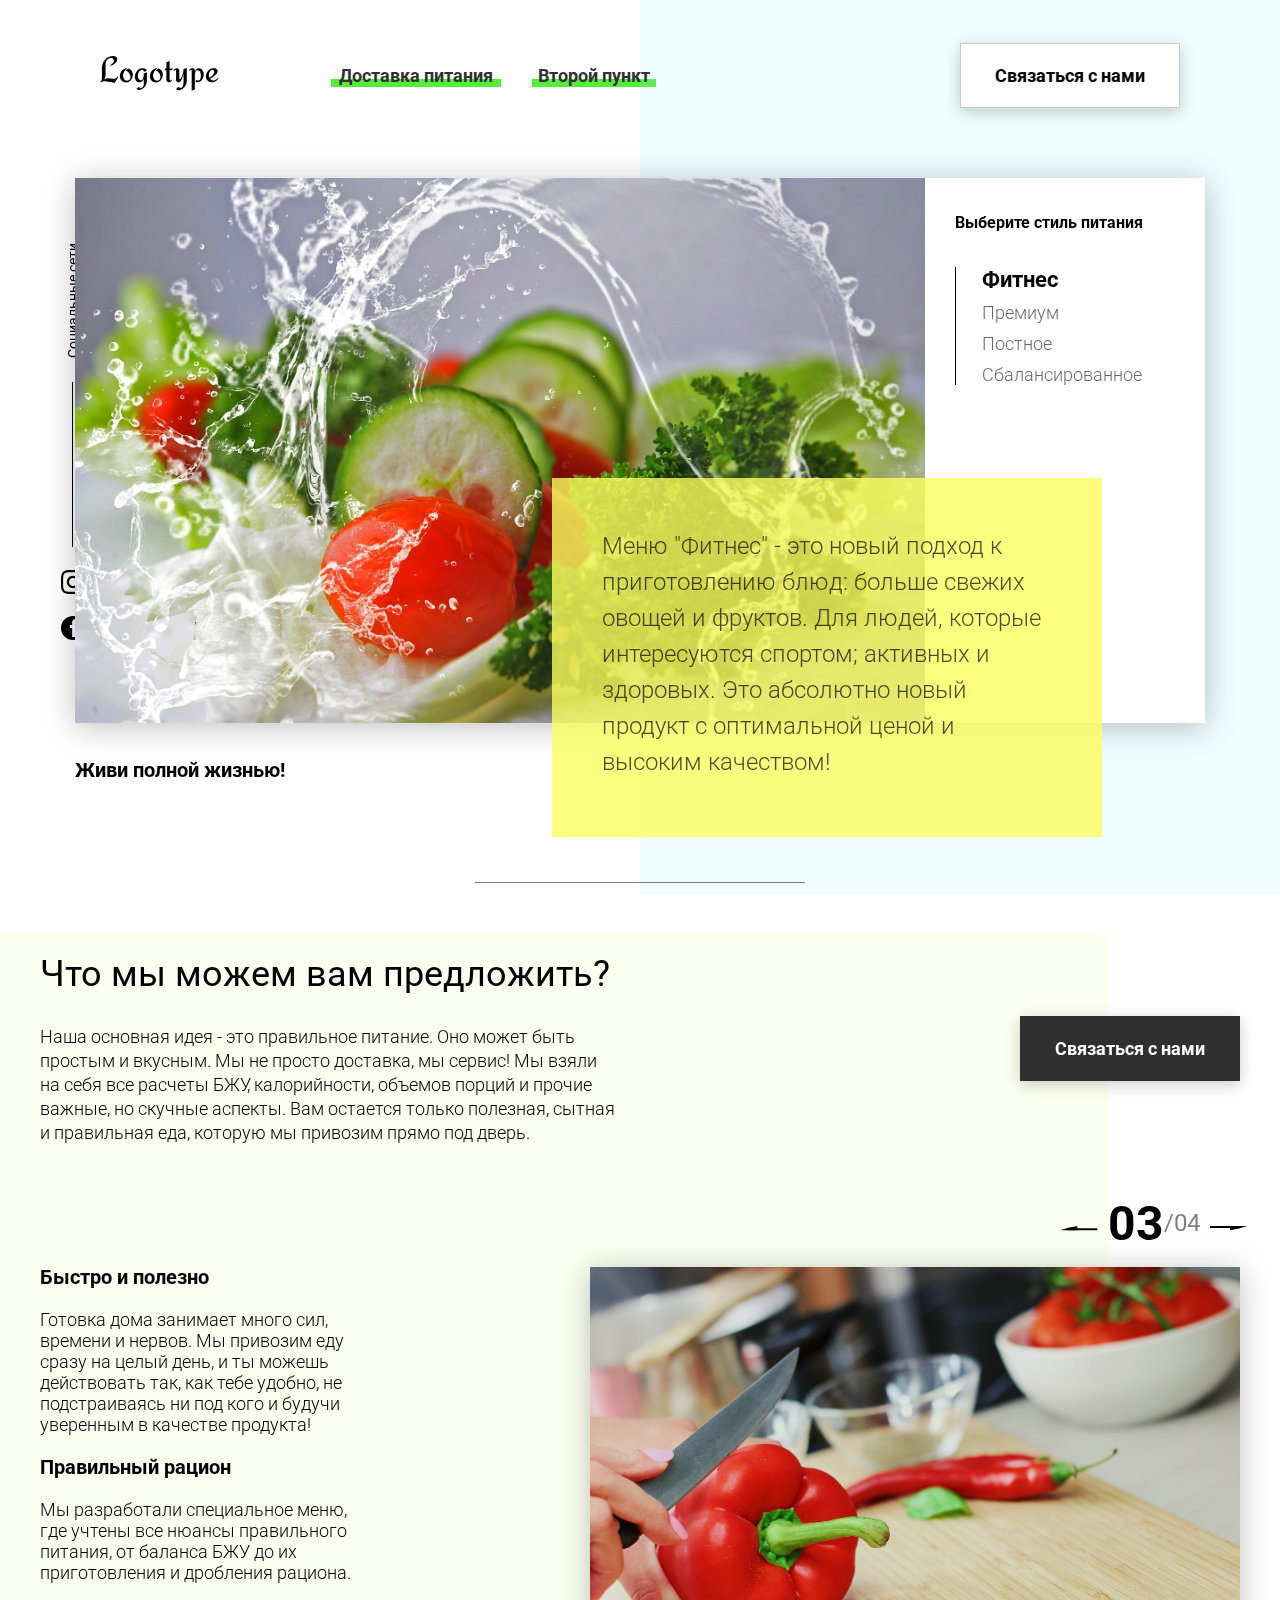
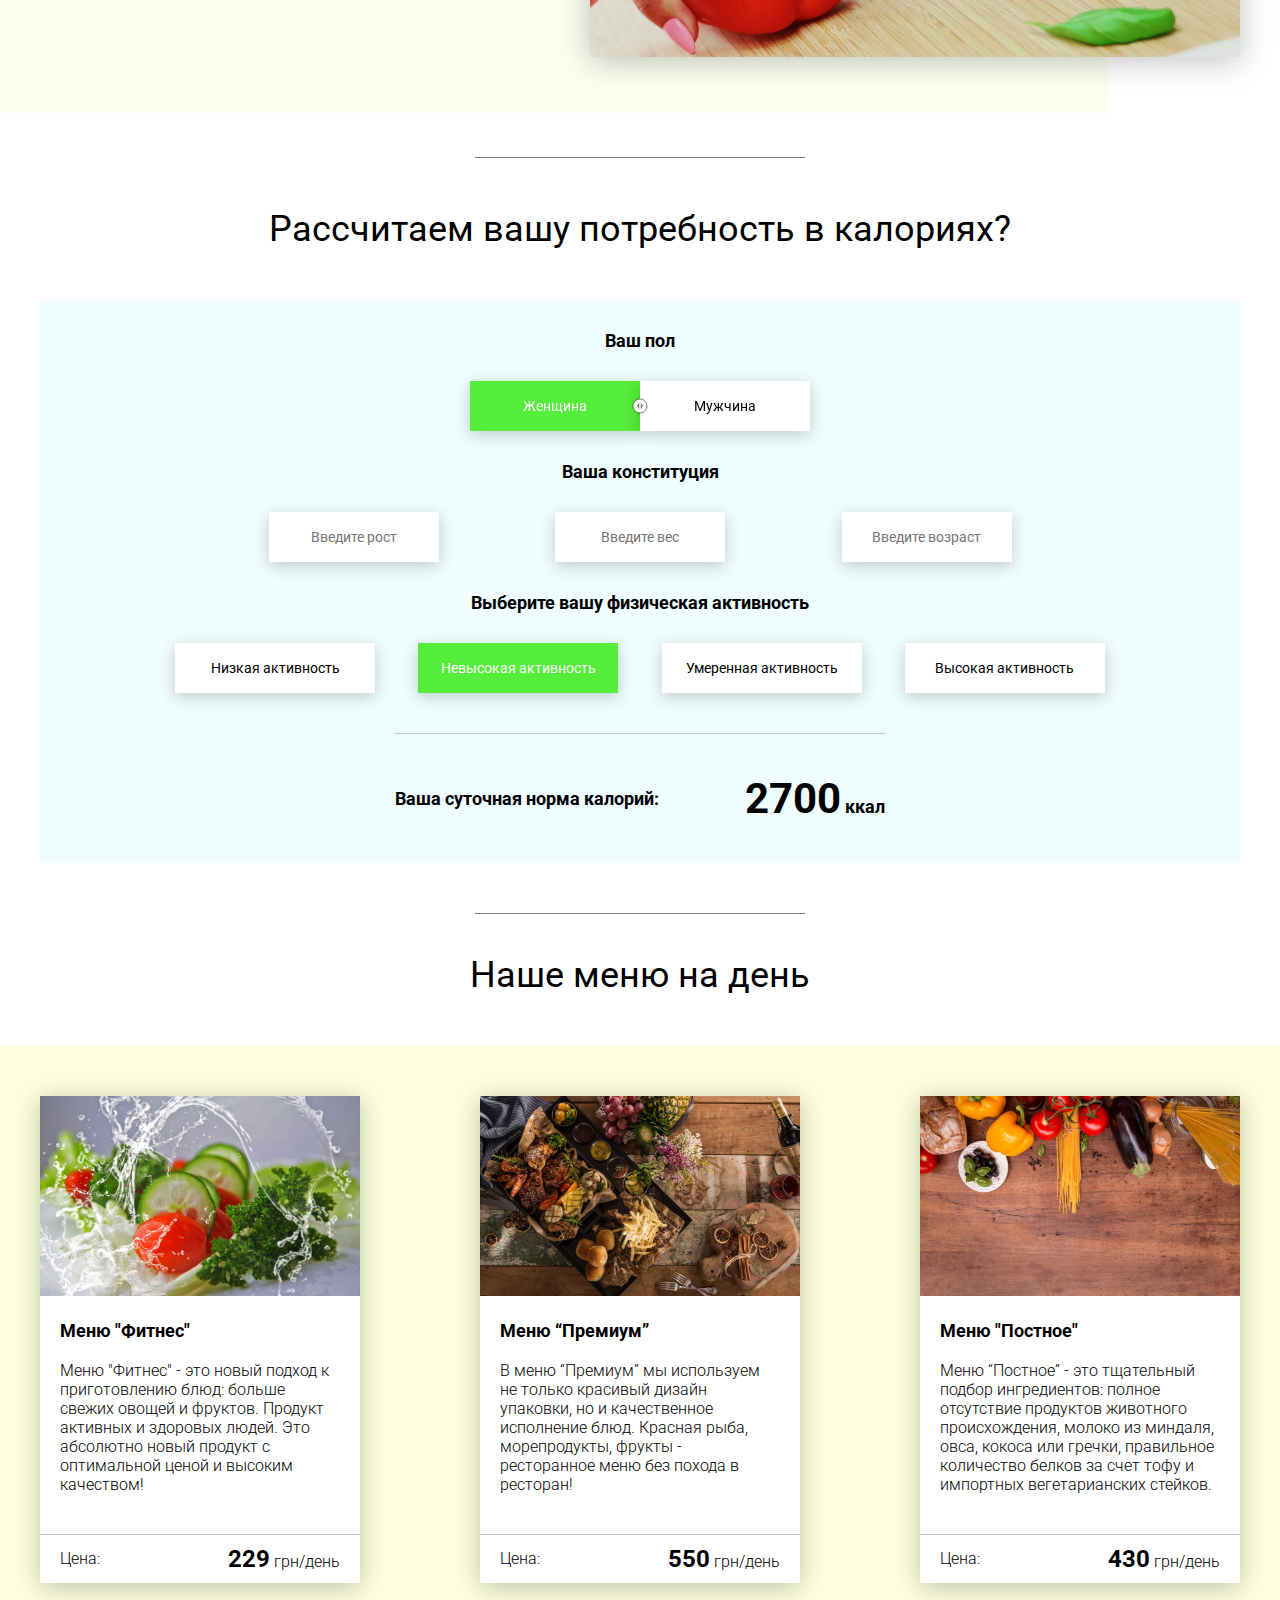
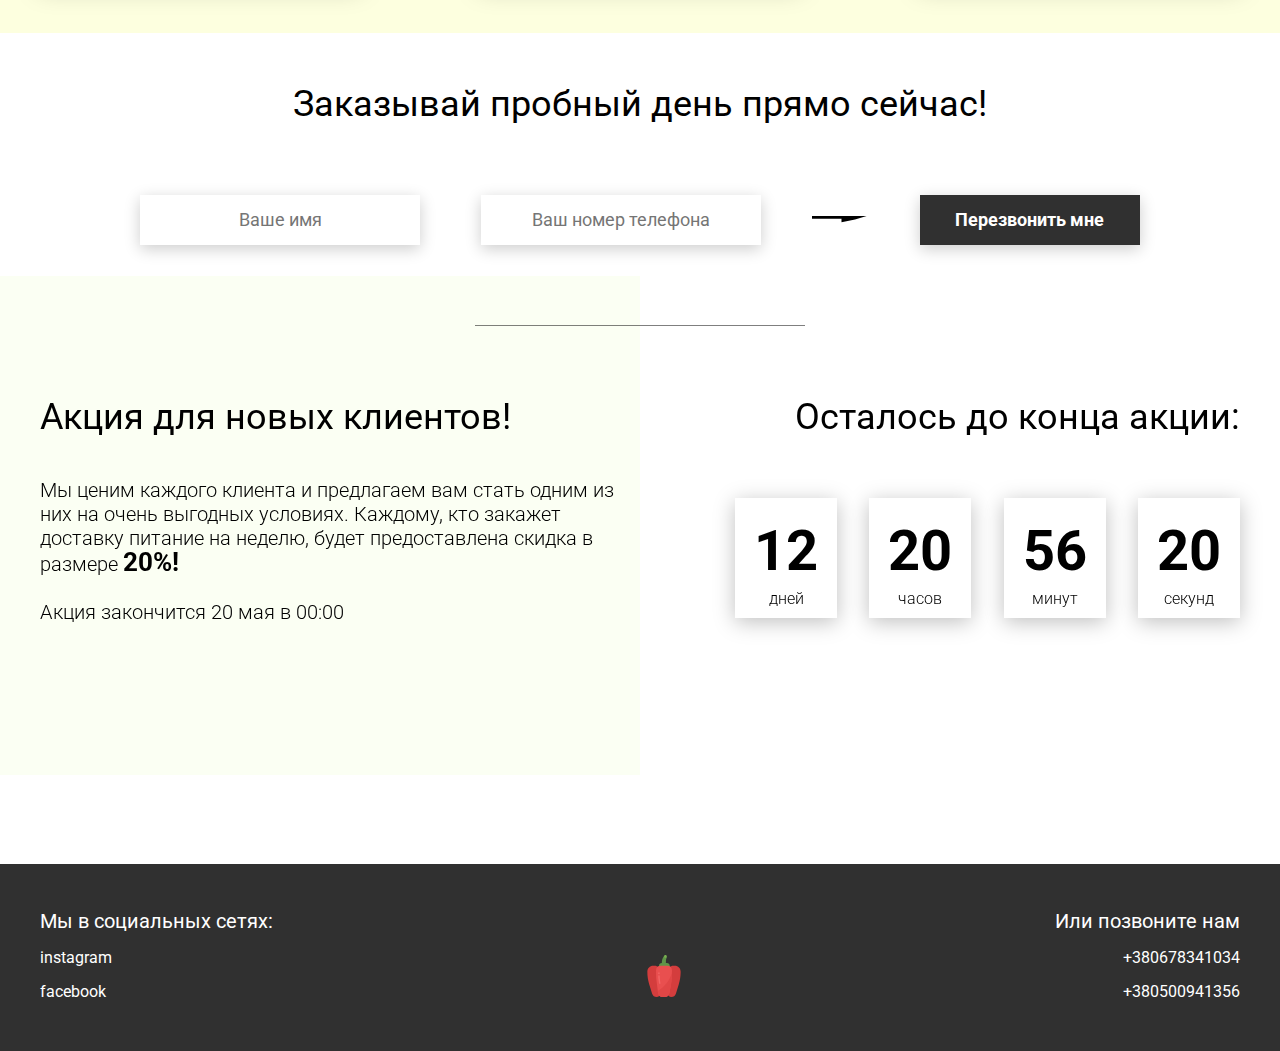
==== index.html @ f595b184 "first commit" ====
<!DOCTYPE html>
<html lang="en">
<head>
    <meta charset="UTF-8">
    <meta name="viewport" content="width=device-width, initial-scale=1.0">
    <title>Food</title>
    <link rel="stylesheet" href="css/style.css">
</head>
<body>
    <header class="header">
        <div class="header__left-block">
            <div class="header__logo">
                <img src="icons/logo.svg" alt="Логотип">
            </div>
            <nav class="header__links">
                <a href="#" class="header__link">Доставка питания</a>
                <a href="#" class="header__link">Второй пункт</a>
            </nav>
        </div>
        <div class="header__right-block">
            <button class="btn btn_white">Связаться с нами</button>
        </div>
    </header>
    <div class="sidepanel">
        <div class="sidepanel__text"><span>Социальные сети</span></div>
        <div class="sidepanel__divider"></div>
        <a href="#" class="sidepanel__icon">
            <img src="icons/instagram.svg" alt="instagram">
        </a>
        <a href="#" class="sidepanel__icon">
            <img src="icons/facebook.svg" alt="facebook">
        </a>
    </div>

    <div class="preview">
        <div class="bgc_blue"></div>
        <div class="container">
            <div class="tabcontainer">
                <div class="tabcontent">
                    <img src="img/tabs/vegy.jpg" alt="vegy">
                    <div class="tabcontent__descr">
                        Меню "Фитнес" - это новый подход к приготовлению блюд: больше свежих овощей и фруктов. Для людей, которые интересуются спортом; активных и здоровых. Это абсолютно новый продукт с оптимальной ценой и высоким качеством!
                    </div>
                </div>
                <!-- <div class="tabcontent">
                    <img src="img/tabs/elite.jpg" alt="elite">
                    <div class="tabcontent__descr">
                        Меню “Премиум” - мы используем не только красивый дизайн упаковки, но и качественное исполнение блюд. Красная рыба, морепродукты, фрукты - ресторанное меню без похода в ресторан!                                     
                    </div>
                </div> -->
                <!-- <div class="tabcontent">
                    <img src="img/tabs/post.jpg" alt="post">
                    <div class="tabcontent__descr">
                        Наше специальное “Постное меню” - это тщательный подбор ингредиентов: полное отсутствие продуктов животного происхождения. Полная гармония с собой и природой в каждом элементе! Все будет Ом!                                     
                    </div>
                </div>
                <div class="tabcontent">
                    <img src="img/tabs/vegy.jpg" alt="vegy">
                    <div class="tabcontent__descr">
                        Меню "Сбалансированное" - это соответствие вашего рациона всем научным рекомендациям. Мы тщательно просчитываем вашу потребность в к/б/ж/у и создаем лучшие блюда для вас.
                    </div>
                </div> -->
                <div class="tabheader">
                    <h3>Выберите стиль питания</h3>
                    <div class="tabheader__items">
                        <div class="tabheader__item tabheader__item_active">Фитнес</div>
                        <div class="tabheader__item">Премиум</div>
                        <div class="tabheader__item">Постное</div>
                        <div class="tabheader__item">Сбалансированное</div>
                    </div>
                </div>
            </div>
            <div class="preview__life">Живи полной жизнью!</div>
        </div>
    </div>

    <div class="divider"></div>

    <div class="offer">
        <div class="bgc_y"></div>
        <div class="container">
            <div class="offer__text">
                <h2 class="title">Что мы можем вам предложить?</h2>
                <div class="offer__descr">
                    Наша основная идея - это правильное питание. Оно может быть простым и вкусным. Мы не просто доставка, мы сервис! Мы взяли на себя все расчеты БЖУ, калорийности, объемов порций и прочие важные, но скучные аспекты. Вам остается только полезная, сытная и правильная еда, которую мы привозим прямо под дверь.
                </div>
            </div>
            <div class="offer__action">
                <button class="btn btn_dark">Связаться с нами</button>
            </div>
        </div>
        <div class="container">
            <div class="offer__advantages">
                <h2>Быстро и полезно</h2>
                <div class="offer__advantages-text">
                    Готовка дома занимает много сил, времени и нервов. Мы привозим еду сразу на целый день, и ты можешь действовать так, как тебе удобно, не подстраиваясь ни под кого и будучи уверенным в качестве продукта!
                </div>
                <h2>Правильный рацион</h2>
                <div class="offer__advantages-text">
                    Мы разработали специальное меню, где учтены все нюансы правильного питания, от баланса БЖУ до их приготовления и дробления рациона.
                </div>
            </div>
            <div class="offer__slider">
                <div class="offer__slider-counter">
                    <div class="offer__slider-prev">
                        <img src="icons/left.svg" alt="prev">
                    </div>
                    <span id="current">03</span>
                    /
                    <span id="total">04</span>
                    <div class="offer__slider-next">
                        <img src="icons/right.svg" alt="next">
                    </div>
                </div>
                <div class="offer__slider-wrapper">
                    <div class="offer__slide">
                        <img src="img/slider/pepper.jpg" alt="pepper">
                    </div>
                    <!-- <div class="offer__slide">
                        <img src="img/slider/food-12.jpg" alt="food">
                    </div>
                    <div class="offer__slide">
                        <img src="img/slider/olive-oil.jpg" alt="oil">
                    </div>
                    <div class="offer__slide">
                        <img src="img/slider/paprika.jpg" alt="paprika">
                    </div> -->
                </div>
            </div>
        </div>
    </div>

    <div class="divider"></div>

    <div class="calculating">
        <div class="container">
            <h2 class="title">Рассчитаем вашу потребность в калориях?
            </h2>
            <div class="calculating__field">
                <div class="calculating__subtitle">
                    Ваш пол
                </div>
                <div class="calculating__choose" id="gender">
                    <div class="calculating__choose-item calculating__choose-item_active">Женщина</div>
                    <div class="calculating__choose-item">Мужчина</div>
                </div>

                <div class="calculating__subtitle">
                    Ваша конституция
                </div>
                <div class="calculating__choose calculating__choose_medium">
                    <input type="text" id="height" placeholder="Введите рост" class="calculating__choose-item">
                    <input type="text" id="weight" placeholder="Введите вес"  class="calculating__choose-item">
                    <input type="text" id="age" placeholder="Введите возраст" class="calculating__choose-item">
                </div>

                <div class="calculating__subtitle">
                    Выберите вашу физическая активность
                </div>
                <div class="calculating__choose calculating__choose_big">
                    <div id="low" class="calculating__choose-item">Низкая активность </div>
                    <div id="small"  class="calculating__choose-item calculating__choose-item_active">Невысокая активность</div>
                    <div id="medium" class="calculating__choose-item">Умеренная активность</div>
                    <div id="high" class="calculating__choose-item">Высокая активность</div>
                </div>

                <div class="calculating__divider"></div>

                <div class="calculating__total">
                    <div class="calculating__subtitle">
                        Ваша суточная норма калорий:
                    </div>
                    <div class="calculating__result">
                        <span>2700</span> ккал
                    </div>
                </div>
            </div>
        </div>
    </div>

    <div class="divider"></div>

    <div class="menu">
        <h2 class="title">Наше меню на день</h2>

        <div class="menu__field">
            <div class="container">
                <div class="menu__item">
                    <img src="img/tabs/vegy.jpg" alt="vegy">
                    <h3 class="menu__item-subtitle">Меню "Фитнес"</h3>
                    <div class="menu__item-descr">Меню "Фитнес" - это новый подход к приготовлению блюд: больше свежих овощей и фруктов. Продукт активных и здоровых людей. Это абсолютно новый продукт с оптимальной ценой и высоким качеством!</div>
                    <div class="menu__item-divider"></div>
                    <div class="menu__item-price">
                        <div class="menu__item-cost">Цена:</div>
                        <div class="menu__item-total"><span>229</span> грн/день</div>
                    </div>
                </div>
                <div class="menu__item">
                    <img src="img/tabs/elite.jpg" alt="elite">
                    <h3 class="menu__item-subtitle">Меню “Премиум”</h3>
                    <div class="menu__item-descr">В меню “Премиум” мы используем не только красивый дизайн упаковки, но и качественное исполнение блюд. Красная рыба, морепродукты, фрукты - ресторанное меню без похода в ресторан!</div>
                    <div class="menu__item-divider"></div>
                    <div class="menu__item-price">
                        <div class="menu__item-cost">Цена:</div>
                        <div class="menu__item-total"><span>550</span> грн/день</div>
                    </div>
                </div>
                <div class="menu__item">
                    <img src="img/tabs/post.jpg" alt="post">
                    <h3 class="menu__item-subtitle">Меню "Постное"</h3>
                    <div class="menu__item-descr">Меню “Постное” - это тщательный подбор ингредиентов: полное отсутствие продуктов животного происхождения, молоко из миндаля, овса, кокоса или гречки, правильное количество белков за счет тофу и импортных вегетарианских стейков. </div>
                    <div class="menu__item-divider"></div>
                    <div class="menu__item-price">
                        <div class="menu__item-cost">Цена:</div>
                        <div class="menu__item-total"><span>430</span> грн/день</div>
                    </div>
                </div>
            </div>
        </div>
    </div>

    <div class="order">
        <div class="container">
            <div class="title">Заказывай пробный день прямо сейчас!</div>
            <form action="#" class="order__form">
                <input required placeholder="Ваше имя" name="name" type="text" class="order__input">
                <input required placeholder="Ваш номер телефона" name="phone" type="phone" class="order__input">
                <img src="icons/right.svg" alt="right">
                <button class="btn btn_dark btn_min">Перезвонить мне</button>
            </form>
        </div>
    </div>

    <div class="divider"></div>

    <div class="promotion">
        <div class="bgc_y"></div>
        <div class="container">
            <div class="promotion__text">
                <div class="title">Акция для новых клиентов!</div>
                <div class="promotion__descr">
                    Мы ценим каждого клиента и предлагаем вам стать одним из них на очень выгодных условиях. 
                    Каждому, кто закажет доставку питание на неделю, будет предоставлена скидка в размере <span>20%!</span>
                    <br><br>
                    Акция закончится 20 мая в 00:00
                </div>
            </div>
            <div class="promotion__timer">
                <div class="title">Осталось до конца акции:</div>
                <div class="timer">
                    <div class="timer__block">
                        <span id="days">12</span>
                        дней
                    </div>
                    <div class="timer__block">
                        <span id="hours">20</span>
                        часов
                    </div>
                    <div class="timer__block">
                        <span id="minutes">56</span>
                        минут
                    </div>
                    <div class="timer__block">
                        <span id="seconds">20</span>
                        секунд
                    </div>
                </div>
            </div>
        </div>
    </div>

    <footer class="footer">
        <div class="container">
            <div class="social">
                <div class="subtitle">Мы в социальных сетях:</div>
                <a href="#" class="link">instagram</a>
                <a href="#" class="link">facebook</a>
            </div>
            <div class="pepper">
                <img src="icons/veg.svg" alt="pepper">
            </div>
            <div class="call">
                <div class="subtitle">Или позвоните нам</div>
                <a href="#" class="link">+380678341034</a>
                <a href="#" class="link">+380500941356</a>
            </div>
        </div>
    </footer>

    <div class="modal">
        <div class="modal__dialog">
            <div class="modal__content">
                <form action="#">
                    <div class="modal__close">&times;</div>
                    <div class="modal__title">Мы свяжемся с вами как можно быстрее!</div>
                    <input required placeholder="Ваше имя" name="name" type="text" class="modal__input">
                    <input required placeholder="Ваш номер телефона" name="phone" type="phone" class="modal__input">
                    <button class="btn btn_dark btn_min">Перезвонить мне</button>
                </form>
            </div>
        </div>
    </div>
</body>
</html>
---- css/style.css ----
@import url(https://fonts.googleapis.com/css?family=Roboto:300,400,700&display=swap&subset=cyrillic-ext);*{box-sizing:border-box;margin:0;padding:0;font-family:Roboto,sans-serif}a{text-decoration:none}.btn{width:220px;height:65px;display:flex;justify-content:center;align-items:center;background-color:#fff;font-size:18px;font-weight:700;border:1px solid rgba(0,0,0,.2);box-shadow:0 4px 15px rgba(0,0,0,.2);cursor:pointer;transition:.3s all;outline:0}.btn_white{background-color:#fff}.btn_dark{background-color:#303030;color:#fff;border:none}.btn_min{height:50px}.btn:hover{box-shadow:0 4px 30px rgba(0,0,0,.3)}.container{max-width:1200px;margin:0 auto}.divider{width:330px;height:1px;margin:0 auto;background-color:rgba(0,0,0,.5)}.title{font-size:36px;font-weight:400}.header{display:flex;justify-content:space-between;align-items:center;height:150px;padding:0 100px}.header__left-block{display:flex;justify-content:space-between;min-width:550px}.header__logo{max-width:170px}.header__logo img{width:100%}.header__links{display:flex;align-items:center}.header__link{position:relative;margin-right:45px;font-weight:700;font-size:18px;color:#303030}.header__link:after{content:'';position:absolute;display:block;width:110%;left:-5%;bottom:-1px;z-index:-1;height:8px;background:#54ed39}.header__link:last-child{margin-right:0}.sidepanel{position:fixed;left:60px;top:240px;height:400px;width:25px;display:flex;flex-direction:column;justify-content:space-between;align-items:center}.sidepanel__text{width:120px;height:120px;font-size:14px}.sidepanel__text span{display:flex;transform:rotate(-90deg) translateX(-50px)}.sidepanel__divider{width:1px;height:165px;background-color:#000}.sidepanel__icon{width:24px;height:24px}.sidepanel__icon img{width:100%}.preview{padding:28px 0 100px 0;position:relative}.preview__life{font-weight:700;font-size:20px;margin-left:35px;margin-top:35px}.bgc_blue{position:absolute;right:0;top:-155px;width:50vw;height:900px;background:rgba(146,242,255,.15);z-index:-1}.tabcontainer{display:flex;width:1130px;margin:0 auto;box-shadow:0 4px 30px rgba(0,0,0,.25)}.tabcontent{width:850px;position:relative}.tabcontent img{width:100%;height:100%;object-fit:cover}.tabcontent__descr{position:absolute;top:300px;right:-177px;width:550px;height:359px;background:rgba(251,254,93,.8);padding:50px;font-size:24px;font-weight:300;line-height:36px;color:rgba(0,0,0,.7)}.tabheader{width:280px;padding:35px 30px;background-color:#fff}.tabheader h3{font-weight:700;font-size:16px}.tabheader__items{margin-top:35px;padding-left:26px;border-left:1px solid #000}.tabheader__item{font-weight:700;font-size:18px;font-weight:300;margin-top:10px;color:rgba(0,0,0,.6);cursor:pointer;transition:.3s all}.tabheader__item_active{color:#000;font-size:22px;font-weight:700}.offer{padding:70px 0 100px 0;position:relative}.offer .container{display:flex;justify-content:space-between}.offer .bgc_y{position:absolute;width:1109px;height:780px;background:rgba(243,255,222,.45);z-index:-1;top:50px}.offer__text{width:580px}.offer__descr{font-size:18px;margin-top:30px;font-weight:300;line-height:24px}.offer__action{display:flex;align-items:center;justify-content:flex-end}.offer__advantages{width:330px;margin-top:50px}.offer__advantages h2{font-weight:700;font-size:20px;margin-top:20px}.offer__advantages h2:first-child{margin-top:70px}.offer__advantages-text{margin-top:20px;font-size:18px;font-weight:300;line-height:21px}.offer__slider{width:650px;margin-top:50px;display:flex;flex-direction:column;align-items:flex-end}.offer__slider-counter{display:flex;width:180px;align-items:center;font-size:24px;color:rgba(0,0,0,.5)}.offer__slider-wrapper{width:100%;margin-top:15px;box-shadow:0 4px 30px rgba(0,0,0,.25)}.offer__slider-prev{margin-right:10px;cursor:pointer}.offer__slider-next{margin-left:10px;cursor:pointer}.offer__slider #current{font-size:48px;font-weight:700;color:#000}.offer__slide{width:100%;height:390px}.offer__slide img{width:100%;height:100%;object-fit:cover}.calculating{padding:50px 0}.calculating .title{text-align:center}.calculating__field{width:100%;margin-top:50px;background:rgba(146,242,255,.15);padding:30px 0 40px 0}.calculating__subtitle{text-align:center;font-size:18px;font-weight:700;margin-top:30px}.calculating__subtitle:first-child{margin-top:0}.calculating #gender:after{content:'';position:absolute;top:50%;transform:translateY(-50%);display:block;width:16px;height:16px;background:url(../icons/switch.svg) center center/cover no-repeat}.calculating__choose{position:relative;display:flex;margin-top:30px;justify-content:center}.calculating__choose-item{display:flex;align-items:center;justify-content:center;width:170px;height:50px;padding:0 10px;background:#fff;box-shadow:0 4px 15px rgba(0,0,0,.2);border:none;text-align:center;font-size:14px;cursor:pointer;outline:0;transition:.3s all}.calculating__choose-item_active{color:#fff;background-color:#54ed39}.calculating__choose_medium{width:743px;justify-content:space-between;margin:30px auto 0 auto}.calculating__choose_big{width:930px;justify-content:space-between;margin:30px auto 0 auto}.calculating__choose_big .calculating__choose-item{width:200px}.calculating__divider{width:490px;height:1px;margin:40px auto;background-color:rgba(0,0,0,.2)}.calculating__total{width:490px;margin:0 auto;display:flex;justify-content:space-between;align-items:center}.calculating__result{font-size:18px;font-weight:700}.calculating__result span{font-size:42px}.menu{padding:40px 0 50px 0}.menu .container{display:flex;justify-content:space-between;align-items:flex-start}.menu .title{text-align:center}.menu__field{margin-top:50px;padding:50px 0;width:100%;background:rgba(249,254,126,.25)}.menu__item{width:320px;min-height:450px;background:#fff;box-shadow:0 4px 25px rgba(0,0,0,.25);font-size:16px;font-weight:300}.menu__item img{width:100%;height:200px;object-fit:cover}.menu__item-subtitle{font-weight:700;font-size:18px;padding:0 20px;margin-top:20px}.menu__item-descr{margin-top:20px;padding:0 20px}.menu__item-divider{width:100%;height:1px;background-color:rgba(0,0,0,.25);margin-top:40px}.menu__item-price{display:flex;justify-content:space-between;align-items:center;padding:10px 20px}.menu__item-price span{font-size:24px;font-weight:700}.order{padding-bottom:80px}.order .title{text-align:center}.order__form{margin-top:70px;padding:0 100px;display:flex;justify-content:space-between;align-items:center}.order__form img{transform:scale(1.5)}.order__input{width:280px;height:50px;background:#fff;box-shadow:0 4px 15px rgba(0,0,0,.2);border:none;font-size:18px;text-align:center;padding:0 20px;outline:0}.promotion{padding:70px 0 240px 0;position:relative}.promotion .container{display:flex}.promotion .bgc_y{position:absolute;width:50%;height:499px;background:rgba(243,255,222,.35);z-index:-1;top:-50px;left:0}.promotion__text{width:50%}.promotion__descr{margin-top:40px;font-size:20px;line-height:24px;font-weight:300}.promotion__descr span{font-weight:700;font-size:26px}.promotion__timer{width:50%}.promotion__timer .title{text-align:right}.promotion__timer .timer{margin-top:60px;padding-left:95px;display:flex;justify-content:space-between;align-items:center}.promotion__timer .timer__block{width:102px;height:120px;background:#fff;box-shadow:0 4px 20px rgba(0,0,0,.25);font-size:16px;font-weight:300;text-align:center}.promotion__timer .timer__block span{display:block;margin-top:20px;margin-bottom:5px;font-size:56px;font-weight:700}.footer{min-height:180px;background-color:#303030;padding:45px 0 50px 0;color:#fff}.footer .container{height:100%;display:flex;justify-content:space-between;align-items:flex-end}.footer .subtitle{font-size:20px}.footer .link{display:block;margin-top:15px;font-size:16px;color:#fff}.footer .call{text-align:right}.modal{position:fixed;top:0;left:0;z-index:1050;display:none;width:100%;height:100%;overflow:hidden;background-color:rgba(0,0,0,.5)}.modal__dialog{max-width:500px;margin:40px auto}.modal__content{position:relative;width:100%;padding:40px;background-color:#fff;border:1px solid rgba(0,0,0,.2);border-radius:4px;max-height:80vh;overflow-y:auto}.modal__close{position:absolute;top:8px;right:14px;font-size:30px;color:#000;opacity:.5;font-weight:700;border:none;background-color:transparent;cursor:pointer}.modal__title{text-align:center;font-size:22px;text-transform:uppercase}.modal__input{display:block;margin:20px auto 20px auto;width:280px;height:50px;background:#fff;box-shadow:0 4px 15px rgba(0,0,0,.2);border:none;font-size:18px;text-align:center;padding:0 20px;outline:0}.modal .btn{display:block;width:280px;margin:0 auto}
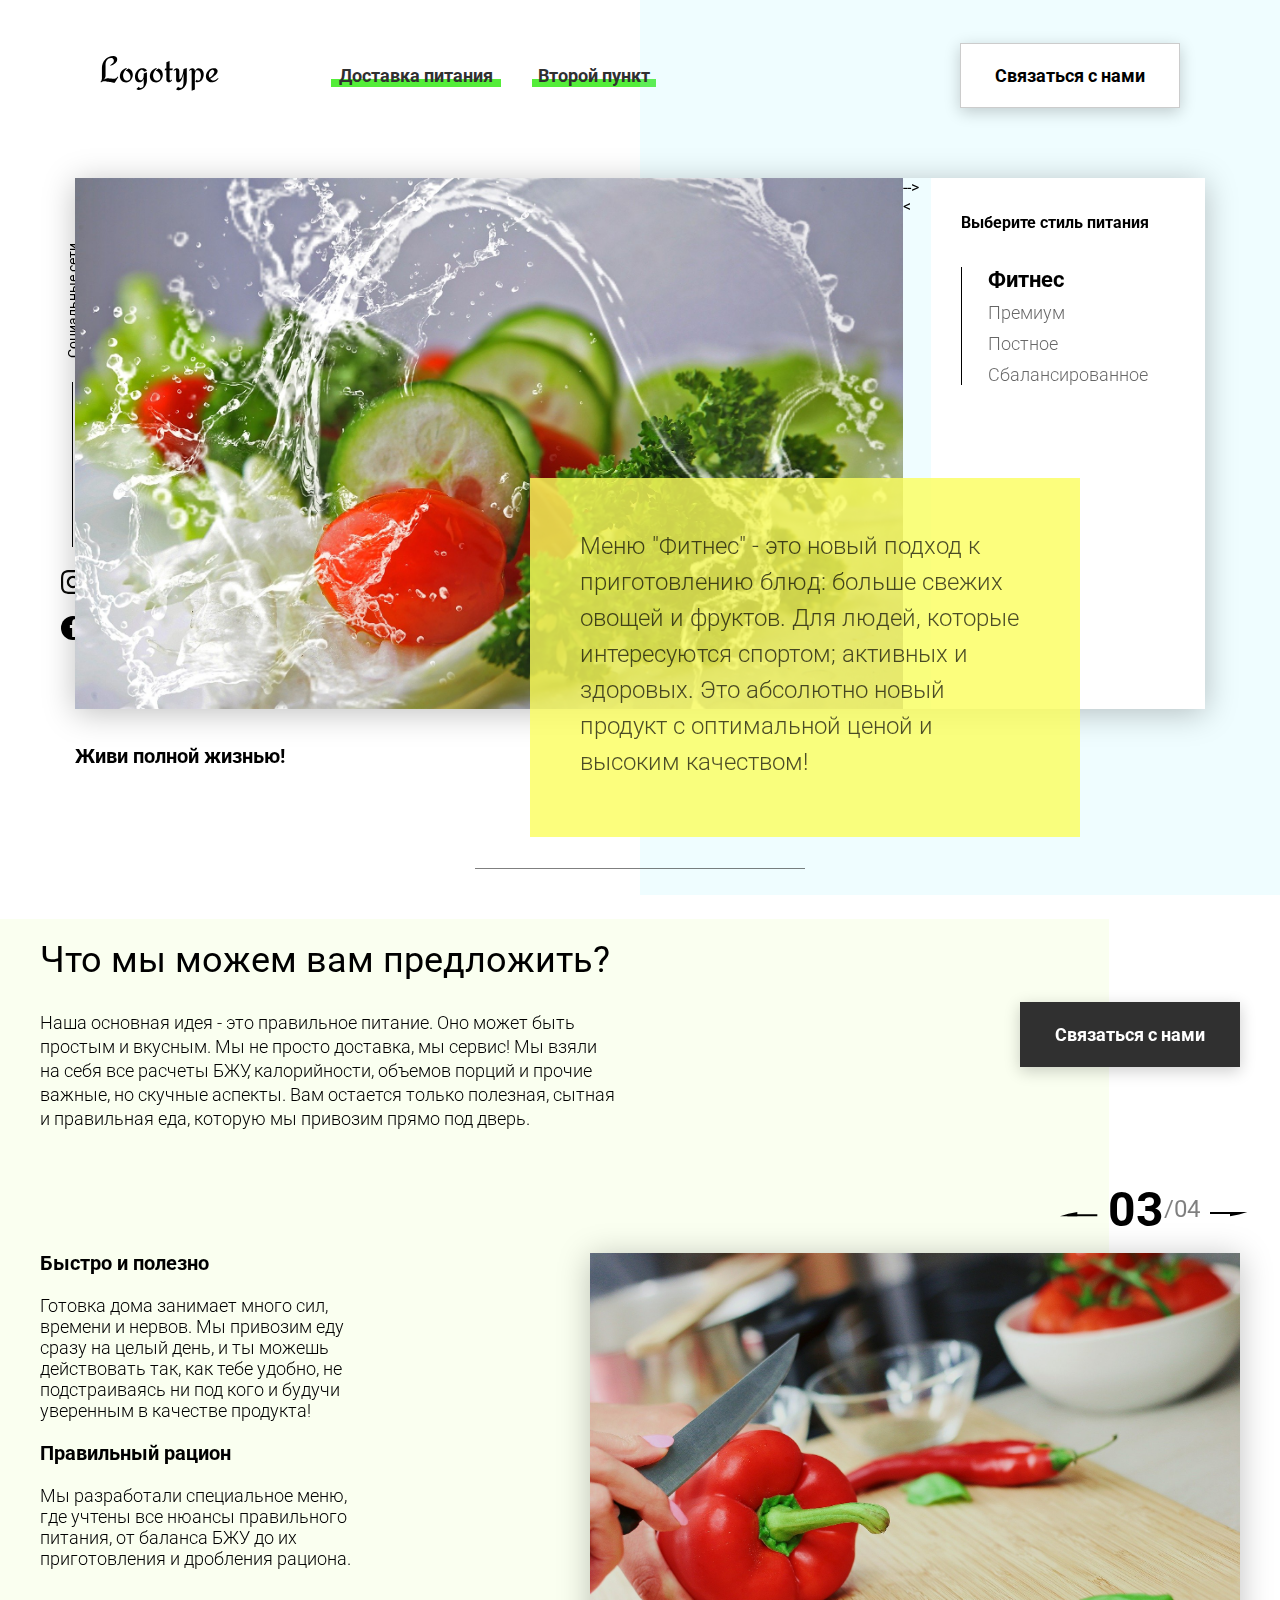
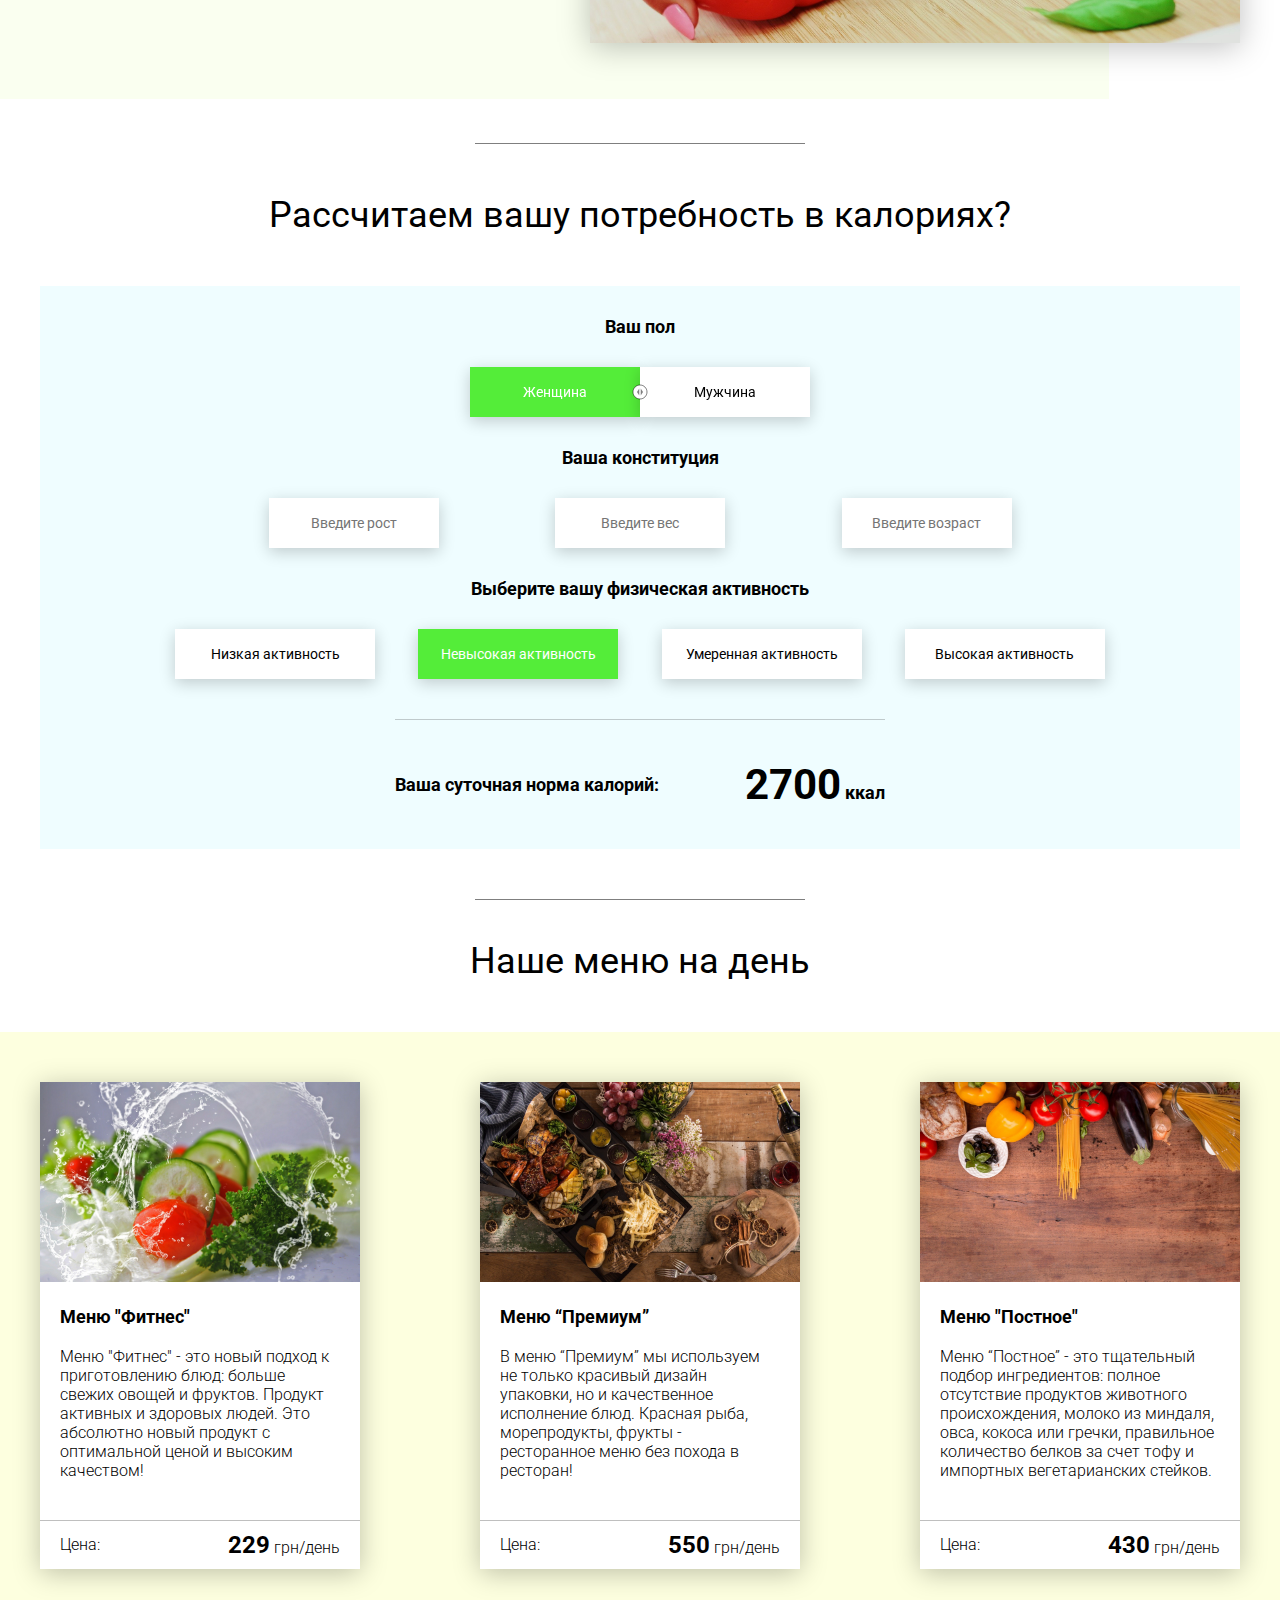
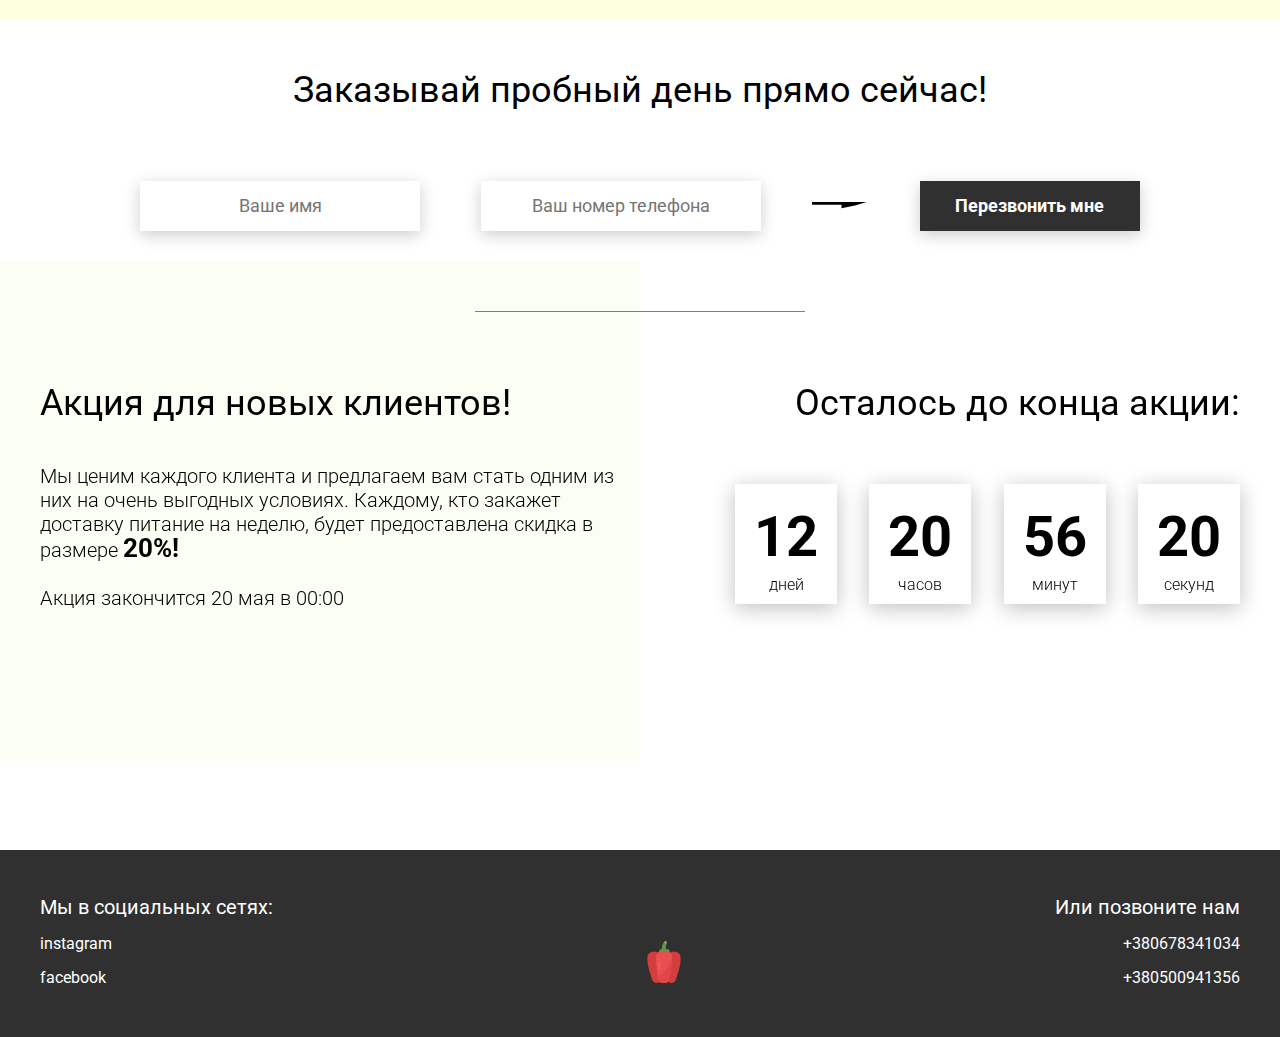
==== commit 91d401a8: "Commit #2" ====
--- a/index.html
+++ b/index.html
@@ -1,122 +1,140 @@
 <!DOCTYPE html>
 <html lang="en">
-<head>
-    <meta charset="UTF-8">
-    <meta name="viewport" content="width=device-width, initial-scale=1.0">
+  <head>
+    <meta charset="UTF-8" />
+    <meta name="viewport" content="width=device-width, initial-scale=1.0" />
     <title>Food</title>
-    <link rel="stylesheet" href="css/style.css">
-</head>
-<body>
+    <link rel="stylesheet" href="css/style.css" />
+  </head>
+  <body>
     <header class="header">
-        <div class="header__left-block">
-            <div class="header__logo">
-                <img src="icons/logo.svg" alt="Логотип">
-            </div>
-            <nav class="header__links">
-                <a href="#" class="header__link">Доставка питания</a>
-                <a href="#" class="header__link">Второй пункт</a>
-            </nav>
-        </div>
-        <div class="header__right-block">
-            <button class="btn btn_white">Связаться с нами</button>
-        </div>
+      <div class="header__left-block">
+        <div class="header__logo">
+          <img src="icons/logo.svg" alt="Логотип" />
+        </div>
+        <nav class="header__links">
+          <a href="#" class="header__link">Доставка питания</a>
+          <a href="#" class="header__link">Второй пункт</a>
+        </nav>
+      </div>
+      <div class="header__right-block">
+        <button class="btn btn_white">Связаться с нами</button>
+      </div>
     </header>
     <div class="sidepanel">
-        <div class="sidepanel__text"><span>Социальные сети</span></div>
-        <div class="sidepanel__divider"></div>
-        <a href="#" class="sidepanel__icon">
-            <img src="icons/instagram.svg" alt="instagram">
-        </a>
-        <a href="#" class="sidepanel__icon">
-            <img src="icons/facebook.svg" alt="facebook">
-        </a>
+      <div class="sidepanel__text"><span>Социальные сети</span></div>
+      <div class="sidepanel__divider"></div>
+      <a href="#" class="sidepanel__icon">
+        <img src="icons/instagram.svg" alt="instagram" />
+      </a>
+      <a href="#" class="sidepanel__icon">
+        <img src="icons/facebook.svg" alt="facebook" />
+      </a>
     </div>
 
     <div class="preview">
-        <div class="bgc_blue"></div>
-        <div class="container">
-            <div class="tabcontainer">
-                <div class="tabcontent">
-                    <img src="img/tabs/vegy.jpg" alt="vegy">
-                    <div class="tabcontent__descr">
-                        Меню "Фитнес" - это новый подход к приготовлению блюд: больше свежих овощей и фруктов. Для людей, которые интересуются спортом; активных и здоровых. Это абсолютно новый продукт с оптимальной ценой и высоким качеством!
-                    </div>
-                </div>
-                <!-- <div class="tabcontent">
-                    <img src="img/tabs/elite.jpg" alt="elite">
-                    <div class="tabcontent__descr">
-                        Меню “Премиум” - мы используем не только красивый дизайн упаковки, но и качественное исполнение блюд. Красная рыба, морепродукты, фрукты - ресторанное меню без похода в ресторан!                                     
-                    </div>
-                </div> -->
-                <!-- <div class="tabcontent">
-                    <img src="img/tabs/post.jpg" alt="post">
-                    <div class="tabcontent__descr">
-                        Наше специальное “Постное меню” - это тщательный подбор ингредиентов: полное отсутствие продуктов животного происхождения. Полная гармония с собой и природой в каждом элементе! Все будет Ом!                                     
-                    </div>
-                </div>
-                <div class="tabcontent">
-                    <img src="img/tabs/vegy.jpg" alt="vegy">
-                    <div class="tabcontent__descr">
-                        Меню "Сбалансированное" - это соответствие вашего рациона всем научным рекомендациям. Мы тщательно просчитываем вашу потребность в к/б/ж/у и создаем лучшие блюда для вас.
-                    </div>
-                </div> -->
-                <div class="tabheader">
-                    <h3>Выберите стиль питания</h3>
-                    <div class="tabheader__items">
-                        <div class="tabheader__item tabheader__item_active">Фитнес</div>
-                        <div class="tabheader__item">Премиум</div>
-                        <div class="tabheader__item">Постное</div>
-                        <div class="tabheader__item">Сбалансированное</div>
-                    </div>
-                </div>
-            </div>
-            <div class="preview__life">Живи полной жизнью!</div>
-        </div>
+      <div class="bgc_blue"></div>
+      <div class="container">
+        <div class="tabcontainer">
+          <div class="tabcontent">
+            <img src="img/tabs/vegy.jpg" alt="vegy" />
+            <div class="tabcontent__descr">
+              Меню "Фитнес" - это новый подход к приготовлению блюд: больше
+              свежих овощей и фруктов. Для людей, которые интересуются спортом;
+              активных и здоровых. Это абсолютно новый продукт с оптимальной
+              ценой и высоким качеством!
+            </div>
+          </div>
+          <div class="tabcontent">
+            <img src="img/tabs/elite.jpg" alt="elite" />
+            <div class="tabcontent__descr">
+              Меню “Премиум” - мы используем не только красивый дизайн упаковки,
+              но и качественное исполнение блюд. Красная рыба, морепродукты,
+              фрукты - ресторанное меню без похода в ресторан!
+            </div>
+          </div>
+          --> <
+          <div class="tabcontent">
+            <img src="img/tabs/post.jpg" alt="post" />
+            <div class="tabcontent__descr">
+              Наше специальное “Постное меню” - это тщательный подбор
+              ингредиентов: полное отсутствие продуктов животного происхождения.
+              Полная гармония с собой и природой в каждом элементе! Все будет
+              Ом!
+            </div>
+          </div>
+          <div class="tabcontent">
+            <img src="img/tabs/vegy.jpg" alt="vegy" />
+            <div class="tabcontent__descr">
+              Меню "Сбалансированное" - это соответствие вашего рациона всем
+              научным рекомендациям. Мы тщательно просчитываем вашу потребность
+              в к/б/ж/у и создаем лучшие блюда для вас.
+            </div>
+          </div>
+          <div class="tabheader">
+            <h3>Выберите стиль питания</h3>
+            <div class="tabheader__items">
+              <div class="tabheader__item tabheader__item_active">Фитнес</div>
+              <div class="tabheader__item">Премиум</div>
+              <div class="tabheader__item">Постное</div>
+              <div class="tabheader__item">Сбалансированное</div>
+            </div>
+          </div>
+        </div>
+        <div class="preview__life">Живи полной жизнью!</div>
+      </div>
     </div>
 
     <div class="divider"></div>
 
     <div class="offer">
-        <div class="bgc_y"></div>
-        <div class="container">
-            <div class="offer__text">
-                <h2 class="title">Что мы можем вам предложить?</h2>
-                <div class="offer__descr">
-                    Наша основная идея - это правильное питание. Оно может быть простым и вкусным. Мы не просто доставка, мы сервис! Мы взяли на себя все расчеты БЖУ, калорийности, объемов порций и прочие важные, но скучные аспекты. Вам остается только полезная, сытная и правильная еда, которую мы привозим прямо под дверь.
-                </div>
-            </div>
-            <div class="offer__action">
-                <button class="btn btn_dark">Связаться с нами</button>
-            </div>
-        </div>
-        <div class="container">
-            <div class="offer__advantages">
-                <h2>Быстро и полезно</h2>
-                <div class="offer__advantages-text">
-                    Готовка дома занимает много сил, времени и нервов. Мы привозим еду сразу на целый день, и ты можешь действовать так, как тебе удобно, не подстраиваясь ни под кого и будучи уверенным в качестве продукта!
-                </div>
-                <h2>Правильный рацион</h2>
-                <div class="offer__advantages-text">
-                    Мы разработали специальное меню, где учтены все нюансы правильного питания, от баланса БЖУ до их приготовления и дробления рациона.
-                </div>
-            </div>
-            <div class="offer__slider">
-                <div class="offer__slider-counter">
-                    <div class="offer__slider-prev">
-                        <img src="icons/left.svg" alt="prev">
-                    </div>
-                    <span id="current">03</span>
-                    /
-                    <span id="total">04</span>
-                    <div class="offer__slider-next">
-                        <img src="icons/right.svg" alt="next">
-                    </div>
-                </div>
-                <div class="offer__slider-wrapper">
-                    <div class="offer__slide">
-                        <img src="img/slider/pepper.jpg" alt="pepper">
-                    </div>
-                    <!-- <div class="offer__slide">
+      <div class="bgc_y"></div>
+      <div class="container">
+        <div class="offer__text">
+          <h2 class="title">Что мы можем вам предложить?</h2>
+          <div class="offer__descr">
+            Наша основная идея - это правильное питание. Оно может быть простым
+            и вкусным. Мы не просто доставка, мы сервис! Мы взяли на себя все
+            расчеты БЖУ, калорийности, объемов порций и прочие важные, но
+            скучные аспекты. Вам остается только полезная, сытная и правильная
+            еда, которую мы привозим прямо под дверь.
+          </div>
+        </div>
+        <div class="offer__action">
+          <button class="btn btn_dark">Связаться с нами</button>
+        </div>
+      </div>
+      <div class="container">
+        <div class="offer__advantages">
+          <h2>Быстро и полезно</h2>
+          <div class="offer__advantages-text">
+            Готовка дома занимает много сил, времени и нервов. Мы привозим еду
+            сразу на целый день, и ты можешь действовать так, как тебе удобно,
+            не подстраиваясь ни под кого и будучи уверенным в качестве продукта!
+          </div>
+          <h2>Правильный рацион</h2>
+          <div class="offer__advantages-text">
+            Мы разработали специальное меню, где учтены все нюансы правильного
+            питания, от баланса БЖУ до их приготовления и дробления рациона.
+          </div>
+        </div>
+        <div class="offer__slider">
+          <div class="offer__slider-counter">
+            <div class="offer__slider-prev">
+              <img src="icons/left.svg" alt="prev" />
+            </div>
+            <span id="current">03</span>
+            /
+            <span id="total">04</span>
+            <div class="offer__slider-next">
+              <img src="icons/right.svg" alt="next" />
+            </div>
+          </div>
+          <div class="offer__slider-wrapper">
+            <div class="offer__slide">
+              <img src="img/slider/pepper.jpg" alt="pepper" />
+            </div>
+            <!-- <div class="offer__slide">
                         <img src="img/slider/food-12.jpg" alt="food">
                     </div>
                     <div class="offer__slide">
@@ -125,180 +143,244 @@
                     <div class="offer__slide">
                         <img src="img/slider/paprika.jpg" alt="paprika">
                     </div> -->
-                </div>
-            </div>
-        </div>
+          </div>
+        </div>
+      </div>
     </div>
 
     <div class="divider"></div>
 
     <div class="calculating">
+      <div class="container">
+        <h2 class="title">Рассчитаем вашу потребность в калориях?</h2>
+        <div class="calculating__field">
+          <div class="calculating__subtitle">Ваш пол</div>
+          <div class="calculating__choose" id="gender">
+            <div
+              class="calculating__choose-item calculating__choose-item_active"
+            >
+              Женщина
+            </div>
+            <div class="calculating__choose-item">Мужчина</div>
+          </div>
+
+          <div class="calculating__subtitle">Ваша конституция</div>
+          <div class="calculating__choose calculating__choose_medium">
+            <input
+              type="text"
+              id="height"
+              placeholder="Введите рост"
+              class="calculating__choose-item"
+            />
+            <input
+              type="text"
+              id="weight"
+              placeholder="Введите вес"
+              class="calculating__choose-item"
+            />
+            <input
+              type="text"
+              id="age"
+              placeholder="Введите возраст"
+              class="calculating__choose-item"
+            />
+          </div>
+
+          <div class="calculating__subtitle">
+            Выберите вашу физическая активность
+          </div>
+          <div class="calculating__choose calculating__choose_big">
+            <div id="low" class="calculating__choose-item">
+              Низкая активность
+            </div>
+            <div
+              id="small"
+              class="calculating__choose-item calculating__choose-item_active"
+            >
+              Невысокая активность
+            </div>
+            <div id="medium" class="calculating__choose-item">
+              Умеренная активность
+            </div>
+            <div id="high" class="calculating__choose-item">
+              Высокая активность
+            </div>
+          </div>
+
+          <div class="calculating__divider"></div>
+
+          <div class="calculating__total">
+            <div class="calculating__subtitle">
+              Ваша суточная норма калорий:
+            </div>
+            <div class="calculating__result"><span>2700</span> ккал</div>
+          </div>
+        </div>
+      </div>
+    </div>
+
+    <div class="divider"></div>
+
+    <div class="menu">
+      <h2 class="title">Наше меню на день</h2>
+
+      <div class="menu__field">
         <div class="container">
-            <h2 class="title">Рассчитаем вашу потребность в калориях?
-            </h2>
-            <div class="calculating__field">
-                <div class="calculating__subtitle">
-                    Ваш пол
-                </div>
-                <div class="calculating__choose" id="gender">
-                    <div class="calculating__choose-item calculating__choose-item_active">Женщина</div>
-                    <div class="calculating__choose-item">Мужчина</div>
-                </div>
-
-                <div class="calculating__subtitle">
-                    Ваша конституция
-                </div>
-                <div class="calculating__choose calculating__choose_medium">
-                    <input type="text" id="height" placeholder="Введите рост" class="calculating__choose-item">
-                    <input type="text" id="weight" placeholder="Введите вес"  class="calculating__choose-item">
-                    <input type="text" id="age" placeholder="Введите возраст" class="calculating__choose-item">
-                </div>
-
-                <div class="calculating__subtitle">
-                    Выберите вашу физическая активность
-                </div>
-                <div class="calculating__choose calculating__choose_big">
-                    <div id="low" class="calculating__choose-item">Низкая активность </div>
-                    <div id="small"  class="calculating__choose-item calculating__choose-item_active">Невысокая активность</div>
-                    <div id="medium" class="calculating__choose-item">Умеренная активность</div>
-                    <div id="high" class="calculating__choose-item">Высокая активность</div>
-                </div>
-
-                <div class="calculating__divider"></div>
-
-                <div class="calculating__total">
-                    <div class="calculating__subtitle">
-                        Ваша суточная норма калорий:
-                    </div>
-                    <div class="calculating__result">
-                        <span>2700</span> ккал
-                    </div>
-                </div>
-            </div>
-        </div>
+          <div class="menu__item">
+            <img src="img/tabs/vegy.jpg" alt="vegy" />
+            <h3 class="menu__item-subtitle">Меню "Фитнес"</h3>
+            <div class="menu__item-descr">
+              Меню "Фитнес" - это новый подход к приготовлению блюд: больше
+              свежих овощей и фруктов. Продукт активных и здоровых людей. Это
+              абсолютно новый продукт с оптимальной ценой и высоким качеством!
+            </div>
+            <div class="menu__item-divider"></div>
+            <div class="menu__item-price">
+              <div class="menu__item-cost">Цена:</div>
+              <div class="menu__item-total"><span>229</span> грн/день</div>
+            </div>
+          </div>
+          <div class="menu__item">
+            <img src="img/tabs/elite.jpg" alt="elite" />
+            <h3 class="menu__item-subtitle">Меню “Премиум”</h3>
+            <div class="menu__item-descr">
+              В меню “Премиум” мы используем не только красивый дизайн упаковки,
+              но и качественное исполнение блюд. Красная рыба, морепродукты,
+              фрукты - ресторанное меню без похода в ресторан!
+            </div>
+            <div class="menu__item-divider"></div>
+            <div class="menu__item-price">
+              <div class="menu__item-cost">Цена:</div>
+              <div class="menu__item-total"><span>550</span> грн/день</div>
+            </div>
+          </div>
+          <div class="menu__item">
+            <img src="img/tabs/post.jpg" alt="post" />
+            <h3 class="menu__item-subtitle">Меню "Постное"</h3>
+            <div class="menu__item-descr">
+              Меню “Постное” - это тщательный подбор ингредиентов: полное
+              отсутствие продуктов животного происхождения, молоко из миндаля,
+              овса, кокоса или гречки, правильное количество белков за счет тофу
+              и импортных вегетарианских стейков.
+            </div>
+            <div class="menu__item-divider"></div>
+            <div class="menu__item-price">
+              <div class="menu__item-cost">Цена:</div>
+              <div class="menu__item-total"><span>430</span> грн/день</div>
+            </div>
+          </div>
+        </div>
+      </div>
+    </div>
+
+    <div class="order">
+      <div class="container">
+        <div class="title">Заказывай пробный день прямо сейчас!</div>
+        <form action="#" class="order__form">
+          <input
+            required
+            placeholder="Ваше имя"
+            name="name"
+            type="text"
+            class="order__input"
+          />
+          <input
+            required
+            placeholder="Ваш номер телефона"
+            name="phone"
+            type="phone"
+            class="order__input"
+          />
+          <img src="icons/right.svg" alt="right" />
+          <button class="btn btn_dark btn_min">Перезвонить мне</button>
+        </form>
+      </div>
     </div>
 
     <div class="divider"></div>
 
-    <div class="menu">
-        <h2 class="title">Наше меню на день</h2>
-
-        <div class="menu__field">
-            <div class="container">
-                <div class="menu__item">
-                    <img src="img/tabs/vegy.jpg" alt="vegy">
-                    <h3 class="menu__item-subtitle">Меню "Фитнес"</h3>
-                    <div class="menu__item-descr">Меню "Фитнес" - это новый подход к приготовлению блюд: больше свежих овощей и фруктов. Продукт активных и здоровых людей. Это абсолютно новый продукт с оптимальной ценой и высоким качеством!</div>
-                    <div class="menu__item-divider"></div>
-                    <div class="menu__item-price">
-                        <div class="menu__item-cost">Цена:</div>
-                        <div class="menu__item-total"><span>229</span> грн/день</div>
-                    </div>
-                </div>
-                <div class="menu__item">
-                    <img src="img/tabs/elite.jpg" alt="elite">
-                    <h3 class="menu__item-subtitle">Меню “Премиум”</h3>
-                    <div class="menu__item-descr">В меню “Премиум” мы используем не только красивый дизайн упаковки, но и качественное исполнение блюд. Красная рыба, морепродукты, фрукты - ресторанное меню без похода в ресторан!</div>
-                    <div class="menu__item-divider"></div>
-                    <div class="menu__item-price">
-                        <div class="menu__item-cost">Цена:</div>
-                        <div class="menu__item-total"><span>550</span> грн/день</div>
-                    </div>
-                </div>
-                <div class="menu__item">
-                    <img src="img/tabs/post.jpg" alt="post">
-                    <h3 class="menu__item-subtitle">Меню "Постное"</h3>
-                    <div class="menu__item-descr">Меню “Постное” - это тщательный подбор ингредиентов: полное отсутствие продуктов животного происхождения, молоко из миндаля, овса, кокоса или гречки, правильное количество белков за счет тофу и импортных вегетарианских стейков. </div>
-                    <div class="menu__item-divider"></div>
-                    <div class="menu__item-price">
-                        <div class="menu__item-cost">Цена:</div>
-                        <div class="menu__item-total"><span>430</span> грн/день</div>
-                    </div>
-                </div>
-            </div>
-        </div>
-    </div>
-
-    <div class="order">
-        <div class="container">
-            <div class="title">Заказывай пробный день прямо сейчас!</div>
-            <form action="#" class="order__form">
-                <input required placeholder="Ваше имя" name="name" type="text" class="order__input">
-                <input required placeholder="Ваш номер телефона" name="phone" type="phone" class="order__input">
-                <img src="icons/right.svg" alt="right">
-                <button class="btn btn_dark btn_min">Перезвонить мне</button>
-            </form>
-        </div>
-    </div>
-
-    <div class="divider"></div>
-
     <div class="promotion">
-        <div class="bgc_y"></div>
-        <div class="container">
-            <div class="promotion__text">
-                <div class="title">Акция для новых клиентов!</div>
-                <div class="promotion__descr">
-                    Мы ценим каждого клиента и предлагаем вам стать одним из них на очень выгодных условиях. 
-                    Каждому, кто закажет доставку питание на неделю, будет предоставлена скидка в размере <span>20%!</span>
-                    <br><br>
-                    Акция закончится 20 мая в 00:00
-                </div>
-            </div>
-            <div class="promotion__timer">
-                <div class="title">Осталось до конца акции:</div>
-                <div class="timer">
-                    <div class="timer__block">
-                        <span id="days">12</span>
-                        дней
-                    </div>
-                    <div class="timer__block">
-                        <span id="hours">20</span>
-                        часов
-                    </div>
-                    <div class="timer__block">
-                        <span id="minutes">56</span>
-                        минут
-                    </div>
-                    <div class="timer__block">
-                        <span id="seconds">20</span>
-                        секунд
-                    </div>
-                </div>
-            </div>
-        </div>
+      <div class="bgc_y"></div>
+      <div class="container">
+        <div class="promotion__text">
+          <div class="title">Акция для новых клиентов!</div>
+          <div class="promotion__descr">
+            Мы ценим каждого клиента и предлагаем вам стать одним из них на
+            очень выгодных условиях. Каждому, кто закажет доставку питание на
+            неделю, будет предоставлена скидка в размере <span>20%!</span>
+            <br /><br />
+            Акция закончится 20 мая в 00:00
+          </div>
+        </div>
+        <div class="promotion__timer">
+          <div class="title">Осталось до конца акции:</div>
+          <div class="timer">
+            <div class="timer__block">
+              <span id="days">12</span>
+              дней
+            </div>
+            <div class="timer__block">
+              <span id="hours">20</span>
+              часов
+            </div>
+            <div class="timer__block">
+              <span id="minutes">56</span>
+              минут
+            </div>
+            <div class="timer__block">
+              <span id="seconds">20</span>
+              секунд
+            </div>
+          </div>
+        </div>
+      </div>
     </div>
 
     <footer class="footer">
-        <div class="container">
-            <div class="social">
-                <div class="subtitle">Мы в социальных сетях:</div>
-                <a href="#" class="link">instagram</a>
-                <a href="#" class="link">facebook</a>
-            </div>
-            <div class="pepper">
-                <img src="icons/veg.svg" alt="pepper">
-            </div>
-            <div class="call">
-                <div class="subtitle">Или позвоните нам</div>
-                <a href="#" class="link">+380678341034</a>
-                <a href="#" class="link">+380500941356</a>
-            </div>
-        </div>
+      <div class="container">
+        <div class="social">
+          <div class="subtitle">Мы в социальных сетях:</div>
+          <a href="#" class="link">instagram</a>
+          <a href="#" class="link">facebook</a>
+        </div>
+        <div class="pepper">
+          <img src="icons/veg.svg" alt="pepper" />
+        </div>
+        <div class="call">
+          <div class="subtitle">Или позвоните нам</div>
+          <a href="#" class="link">+380678341034</a>
+          <a href="#" class="link">+380500941356</a>
+        </div>
+      </div>
     </footer>
 
     <div class="modal">
-        <div class="modal__dialog">
-            <div class="modal__content">
-                <form action="#">
-                    <div class="modal__close">&times;</div>
-                    <div class="modal__title">Мы свяжемся с вами как можно быстрее!</div>
-                    <input required placeholder="Ваше имя" name="name" type="text" class="modal__input">
-                    <input required placeholder="Ваш номер телефона" name="phone" type="phone" class="modal__input">
-                    <button class="btn btn_dark btn_min">Перезвонить мне</button>
-                </form>
-            </div>
-        </div>
-    </div>
-</body>
-</html>+      <div class="modal__dialog">
+        <div class="modal__content">
+          <form action="#">
+            <div class="modal__close">&times;</div>
+            <div class="modal__title">
+              Мы свяжемся с вами как можно быстрее!
+            </div>
+            <input
+              required
+              placeholder="Ваше имя"
+              name="name"
+              type="text"
+              class="modal__input"
+            />
+            <input
+              required
+              placeholder="Ваш номер телефона"
+              name="phone"
+              type="phone"
+              class="modal__input"
+            />
+            <button class="btn btn_dark btn_min">Перезвонить мне</button>
+          </form>
+        </div>
+      </div>
+    </div>
+    <script src="js/script.js"></script>
+  </body>
+</html>
--- a/css/style.css
+++ b/css/style.css
@@ -1 +1,607 @@
-@import url(https://fonts.googleapis.com/css?family=Roboto:300,400,700&display=swap&subset=cyrillic-ext);*{box-sizing:border-box;margin:0;padding:0;font-family:Roboto,sans-serif}a{text-decoration:none}.btn{width:220px;height:65px;display:flex;justify-content:center;align-items:center;background-color:#fff;font-size:18px;font-weight:700;border:1px solid rgba(0,0,0,.2);box-shadow:0 4px 15px rgba(0,0,0,.2);cursor:pointer;transition:.3s all;outline:0}.btn_white{background-color:#fff}.btn_dark{background-color:#303030;color:#fff;border:none}.btn_min{height:50px}.btn:hover{box-shadow:0 4px 30px rgba(0,0,0,.3)}.container{max-width:1200px;margin:0 auto}.divider{width:330px;height:1px;margin:0 auto;background-color:rgba(0,0,0,.5)}.title{font-size:36px;font-weight:400}.header{display:flex;justify-content:space-between;align-items:center;height:150px;padding:0 100px}.header__left-block{display:flex;justify-content:space-between;min-width:550px}.header__logo{max-width:170px}.header__logo img{width:100%}.header__links{display:flex;align-items:center}.header__link{position:relative;margin-right:45px;font-weight:700;font-size:18px;color:#303030}.header__link:after{content:'';position:absolute;display:block;width:110%;left:-5%;bottom:-1px;z-index:-1;height:8px;background:#54ed39}.header__link:last-child{margin-right:0}.sidepanel{position:fixed;left:60px;top:240px;height:400px;width:25px;display:flex;flex-direction:column;justify-content:space-between;align-items:center}.sidepanel__text{width:120px;height:120px;font-size:14px}.sidepanel__text span{display:flex;transform:rotate(-90deg) translateX(-50px)}.sidepanel__divider{width:1px;height:165px;background-color:#000}.sidepanel__icon{width:24px;height:24px}.sidepanel__icon img{width:100%}.preview{padding:28px 0 100px 0;position:relative}.preview__life{font-weight:700;font-size:20px;margin-left:35px;margin-top:35px}.bgc_blue{position:absolute;right:0;top:-155px;width:50vw;height:900px;background:rgba(146,242,255,.15);z-index:-1}.tabcontainer{display:flex;width:1130px;margin:0 auto;box-shadow:0 4px 30px rgba(0,0,0,.25)}.tabcontent{width:850px;position:relative}.tabcontent img{width:100%;height:100%;object-fit:cover}.tabcontent__descr{position:absolute;top:300px;right:-177px;width:550px;height:359px;background:rgba(251,254,93,.8);padding:50px;font-size:24px;font-weight:300;line-height:36px;color:rgba(0,0,0,.7)}.tabheader{width:280px;padding:35px 30px;background-color:#fff}.tabheader h3{font-weight:700;font-size:16px}.tabheader__items{margin-top:35px;padding-left:26px;border-left:1px solid #000}.tabheader__item{font-weight:700;font-size:18px;font-weight:300;margin-top:10px;color:rgba(0,0,0,.6);cursor:pointer;transition:.3s all}.tabheader__item_active{color:#000;font-size:22px;font-weight:700}.offer{padding:70px 0 100px 0;position:relative}.offer .container{display:flex;justify-content:space-between}.offer .bgc_y{position:absolute;width:1109px;height:780px;background:rgba(243,255,222,.45);z-index:-1;top:50px}.offer__text{width:580px}.offer__descr{font-size:18px;margin-top:30px;font-weight:300;line-height:24px}.offer__action{display:flex;align-items:center;justify-content:flex-end}.offer__advantages{width:330px;margin-top:50px}.offer__advantages h2{font-weight:700;font-size:20px;margin-top:20px}.offer__advantages h2:first-child{margin-top:70px}.offer__advantages-text{margin-top:20px;font-size:18px;font-weight:300;line-height:21px}.offer__slider{width:650px;margin-top:50px;display:flex;flex-direction:column;align-items:flex-end}.offer__slider-counter{display:flex;width:180px;align-items:center;font-size:24px;color:rgba(0,0,0,.5)}.offer__slider-wrapper{width:100%;margin-top:15px;box-shadow:0 4px 30px rgba(0,0,0,.25)}.offer__slider-prev{margin-right:10px;cursor:pointer}.offer__slider-next{margin-left:10px;cursor:pointer}.offer__slider #current{font-size:48px;font-weight:700;color:#000}.offer__slide{width:100%;height:390px}.offer__slide img{width:100%;height:100%;object-fit:cover}.calculating{padding:50px 0}.calculating .title{text-align:center}.calculating__field{width:100%;margin-top:50px;background:rgba(146,242,255,.15);padding:30px 0 40px 0}.calculating__subtitle{text-align:center;font-size:18px;font-weight:700;margin-top:30px}.calculating__subtitle:first-child{margin-top:0}.calculating #gender:after{content:'';position:absolute;top:50%;transform:translateY(-50%);display:block;width:16px;height:16px;background:url(../icons/switch.svg) center center/cover no-repeat}.calculating__choose{position:relative;display:flex;margin-top:30px;justify-content:center}.calculating__choose-item{display:flex;align-items:center;justify-content:center;width:170px;height:50px;padding:0 10px;background:#fff;box-shadow:0 4px 15px rgba(0,0,0,.2);border:none;text-align:center;font-size:14px;cursor:pointer;outline:0;transition:.3s all}.calculating__choose-item_active{color:#fff;background-color:#54ed39}.calculating__choose_medium{width:743px;justify-content:space-between;margin:30px auto 0 auto}.calculating__choose_big{width:930px;justify-content:space-between;margin:30px auto 0 auto}.calculating__choose_big .calculating__choose-item{width:200px}.calculating__divider{width:490px;height:1px;margin:40px auto;background-color:rgba(0,0,0,.2)}.calculating__total{width:490px;margin:0 auto;display:flex;justify-content:space-between;align-items:center}.calculating__result{font-size:18px;font-weight:700}.calculating__result span{font-size:42px}.menu{padding:40px 0 50px 0}.menu .container{display:flex;justify-content:space-between;align-items:flex-start}.menu .title{text-align:center}.menu__field{margin-top:50px;padding:50px 0;width:100%;background:rgba(249,254,126,.25)}.menu__item{width:320px;min-height:450px;background:#fff;box-shadow:0 4px 25px rgba(0,0,0,.25);font-size:16px;font-weight:300}.menu__item img{width:100%;height:200px;object-fit:cover}.menu__item-subtitle{font-weight:700;font-size:18px;padding:0 20px;margin-top:20px}.menu__item-descr{margin-top:20px;padding:0 20px}.menu__item-divider{width:100%;height:1px;background-color:rgba(0,0,0,.25);margin-top:40px}.menu__item-price{display:flex;justify-content:space-between;align-items:center;padding:10px 20px}.menu__item-price span{font-size:24px;font-weight:700}.order{padding-bottom:80px}.order .title{text-align:center}.order__form{margin-top:70px;padding:0 100px;display:flex;justify-content:space-between;align-items:center}.order__form img{transform:scale(1.5)}.order__input{width:280px;height:50px;background:#fff;box-shadow:0 4px 15px rgba(0,0,0,.2);border:none;font-size:18px;text-align:center;padding:0 20px;outline:0}.promotion{padding:70px 0 240px 0;position:relative}.promotion .container{display:flex}.promotion .bgc_y{position:absolute;width:50%;height:499px;background:rgba(243,255,222,.35);z-index:-1;top:-50px;left:0}.promotion__text{width:50%}.promotion__descr{margin-top:40px;font-size:20px;line-height:24px;font-weight:300}.promotion__descr span{font-weight:700;font-size:26px}.promotion__timer{width:50%}.promotion__timer .title{text-align:right}.promotion__timer .timer{margin-top:60px;padding-left:95px;display:flex;justify-content:space-between;align-items:center}.promotion__timer .timer__block{width:102px;height:120px;background:#fff;box-shadow:0 4px 20px rgba(0,0,0,.25);font-size:16px;font-weight:300;text-align:center}.promotion__timer .timer__block span{display:block;margin-top:20px;margin-bottom:5px;font-size:56px;font-weight:700}.footer{min-height:180px;background-color:#303030;padding:45px 0 50px 0;color:#fff}.footer .container{height:100%;display:flex;justify-content:space-between;align-items:flex-end}.footer .subtitle{font-size:20px}.footer .link{display:block;margin-top:15px;font-size:16px;color:#fff}.footer .call{text-align:right}.modal{position:fixed;top:0;left:0;z-index:1050;display:none;width:100%;height:100%;overflow:hidden;background-color:rgba(0,0,0,.5)}.modal__dialog{max-width:500px;margin:40px auto}.modal__content{position:relative;width:100%;padding:40px;background-color:#fff;border:1px solid rgba(0,0,0,.2);border-radius:4px;max-height:80vh;overflow-y:auto}.modal__close{position:absolute;top:8px;right:14px;font-size:30px;color:#000;opacity:.5;font-weight:700;border:none;background-color:transparent;cursor:pointer}.modal__title{text-align:center;font-size:22px;text-transform:uppercase}.modal__input{display:block;margin:20px auto 20px auto;width:280px;height:50px;background:#fff;box-shadow:0 4px 15px rgba(0,0,0,.2);border:none;font-size:18px;text-align:center;padding:0 20px;outline:0}.modal .btn{display:block;width:280px;margin:0 auto}+@import url(https://fonts.googleapis.com/css?family=Roboto:300,400,700&display=swap&subset=cyrillic-ext);
+* {
+  box-sizing: border-box;
+  margin: 0;
+  padding: 0;
+  font-family: Roboto, sans-serif;
+}
+a {
+  text-decoration: none;
+}
+.btn {
+  width: 220px;
+  height: 65px;
+  display: flex;
+  justify-content: center;
+  align-items: center;
+  background-color: #fff;
+  font-size: 18px;
+  font-weight: 700;
+  border: 1px solid rgba(0, 0, 0, 0.2);
+  box-shadow: 0 4px 15px rgba(0, 0, 0, 0.2);
+  cursor: pointer;
+  transition: 0.3s all;
+  outline: 0;
+}
+.btn_white {
+  background-color: #fff;
+}
+.btn_dark {
+  background-color: #303030;
+  color: #fff;
+  border: none;
+}
+.btn_min {
+  height: 50px;
+}
+.btn:hover {
+  box-shadow: 0 4px 30px rgba(0, 0, 0, 0.3);
+}
+.container {
+  max-width: 1200px;
+  margin: 0 auto;
+}
+.divider {
+  width: 330px;
+  height: 1px;
+  margin: 0 auto;
+  background-color: rgba(0, 0, 0, 0.5);
+}
+.title {
+  font-size: 36px;
+  font-weight: 400;
+}
+.header {
+  display: flex;
+  justify-content: space-between;
+  align-items: center;
+  height: 150px;
+  padding: 0 100px;
+}
+.header__left-block {
+  display: flex;
+  justify-content: space-between;
+  min-width: 550px;
+}
+.header__logo {
+  max-width: 170px;
+}
+.header__logo img {
+  width: 100%;
+}
+.header__links {
+  display: flex;
+  align-items: center;
+}
+.header__link {
+  position: relative;
+  margin-right: 45px;
+  font-weight: 700;
+  font-size: 18px;
+  color: #303030;
+}
+.header__link:after {
+  content: "";
+  position: absolute;
+  display: block;
+  width: 110%;
+  left: -5%;
+  bottom: -1px;
+  z-index: -1;
+  height: 8px;
+  background: #54ed39;
+}
+.header__link:last-child {
+  margin-right: 0;
+}
+.sidepanel {
+  position: fixed;
+  left: 60px;
+  top: 240px;
+  height: 400px;
+  width: 25px;
+  display: flex;
+  flex-direction: column;
+  justify-content: space-between;
+  align-items: center;
+}
+.sidepanel__text {
+  width: 120px;
+  height: 120px;
+  font-size: 14px;
+}
+.sidepanel__text span {
+  display: flex;
+  transform: rotate(-90deg) translateX(-50px);
+}
+.sidepanel__divider {
+  width: 1px;
+  height: 165px;
+  background-color: #000;
+}
+.sidepanel__icon {
+  width: 24px;
+  height: 24px;
+}
+.sidepanel__icon img {
+  width: 100%;
+}
+.preview {
+  padding: 28px 0 100px 0;
+  position: relative;
+}
+.preview__life {
+  font-weight: 700;
+  font-size: 20px;
+  margin-left: 35px;
+  margin-top: 35px;
+}
+.bgc_blue {
+  position: absolute;
+  right: 0;
+  top: -155px;
+  width: 50vw;
+  height: 900px;
+  background: rgba(146, 242, 255, 0.15);
+  z-index: -1;
+}
+.tabcontainer {
+  display: flex;
+  width: 1130px;
+  margin: 0 auto;
+  box-shadow: 0 4px 30px rgba(0, 0, 0, 0.25);
+}
+.tabcontent {
+  width: 850px;
+  position: relative;
+}
+.tabcontent img {
+  width: 100%;
+  height: 100%;
+  object-fit: cover;
+}
+.tabcontent__descr {
+  position: absolute;
+  top: 300px;
+  right: -177px;
+  width: 550px;
+  height: 359px;
+  background: rgba(251, 254, 93, 0.8);
+  padding: 50px;
+  font-size: 24px;
+  font-weight: 300;
+  line-height: 36px;
+  color: rgba(0, 0, 0, 0.7);
+}
+.tabheader {
+  width: 280px;
+  padding: 35px 30px;
+  background-color: #fff;
+}
+.tabheader h3 {
+  font-weight: 700;
+  font-size: 16px;
+}
+.tabheader__items {
+  margin-top: 35px;
+  padding-left: 26px;
+  border-left: 1px solid #000;
+}
+.tabheader__item {
+  font-weight: 700;
+  font-size: 18px;
+  font-weight: 300;
+  margin-top: 10px;
+  color: rgba(0, 0, 0, 0.6);
+  cursor: pointer;
+  transition: 0.3s all;
+}
+.tabheader__item_active {
+  color: #000;
+  font-size: 22px;
+  font-weight: 700;
+}
+.offer {
+  padding: 70px 0 100px 0;
+  position: relative;
+}
+.offer .container {
+  display: flex;
+  justify-content: space-between;
+}
+.offer .bgc_y {
+  position: absolute;
+  width: 1109px;
+  height: 780px;
+  background: rgba(243, 255, 222, 0.45);
+  z-index: -1;
+  top: 50px;
+}
+.offer__text {
+  width: 580px;
+}
+.offer__descr {
+  font-size: 18px;
+  margin-top: 30px;
+  font-weight: 300;
+  line-height: 24px;
+}
+.offer__action {
+  display: flex;
+  align-items: center;
+  justify-content: flex-end;
+}
+.offer__advantages {
+  width: 330px;
+  margin-top: 50px;
+}
+.offer__advantages h2 {
+  font-weight: 700;
+  font-size: 20px;
+  margin-top: 20px;
+}
+.offer__advantages h2:first-child {
+  margin-top: 70px;
+}
+.offer__advantages-text {
+  margin-top: 20px;
+  font-size: 18px;
+  font-weight: 300;
+  line-height: 21px;
+}
+.offer__slider {
+  width: 650px;
+  margin-top: 50px;
+  display: flex;
+  flex-direction: column;
+  align-items: flex-end;
+}
+.offer__slider-counter {
+  display: flex;
+  width: 180px;
+  align-items: center;
+  font-size: 24px;
+  color: rgba(0, 0, 0, 0.5);
+}
+.offer__slider-wrapper {
+  width: 100%;
+  margin-top: 15px;
+  box-shadow: 0 4px 30px rgba(0, 0, 0, 0.25);
+}
+.offer__slider-prev {
+  margin-right: 10px;
+  cursor: pointer;
+}
+.offer__slider-next {
+  margin-left: 10px;
+  cursor: pointer;
+}
+.offer__slider #current {
+  font-size: 48px;
+  font-weight: 700;
+  color: #000;
+}
+.offer__slide {
+  width: 100%;
+  height: 390px;
+}
+.offer__slide img {
+  width: 100%;
+  height: 100%;
+  object-fit: cover;
+}
+.calculating {
+  padding: 50px 0;
+}
+.calculating .title {
+  text-align: center;
+}
+.calculating__field {
+  width: 100%;
+  margin-top: 50px;
+  background: rgba(146, 242, 255, 0.15);
+  padding: 30px 0 40px 0;
+}
+.calculating__subtitle {
+  text-align: center;
+  font-size: 18px;
+  font-weight: 700;
+  margin-top: 30px;
+}
+.calculating__subtitle:first-child {
+  margin-top: 0;
+}
+.calculating #gender:after {
+  content: "";
+  position: absolute;
+  top: 50%;
+  transform: translateY(-50%);
+  display: block;
+  width: 16px;
+  height: 16px;
+  background: url(../icons/switch.svg) center center/cover no-repeat;
+}
+.calculating__choose {
+  position: relative;
+  display: flex;
+  margin-top: 30px;
+  justify-content: center;
+}
+.calculating__choose-item {
+  display: flex;
+  align-items: center;
+  justify-content: center;
+  width: 170px;
+  height: 50px;
+  padding: 0 10px;
+  background: #fff;
+  box-shadow: 0 4px 15px rgba(0, 0, 0, 0.2);
+  border: none;
+  text-align: center;
+  font-size: 14px;
+  cursor: pointer;
+  outline: 0;
+  transition: 0.3s all;
+}
+.calculating__choose-item_active {
+  color: #fff;
+  background-color: #54ed39;
+}
+.calculating__choose_medium {
+  width: 743px;
+  justify-content: space-between;
+  margin: 30px auto 0 auto;
+}
+.calculating__choose_big {
+  width: 930px;
+  justify-content: space-between;
+  margin: 30px auto 0 auto;
+}
+.calculating__choose_big .calculating__choose-item {
+  width: 200px;
+}
+.calculating__divider {
+  width: 490px;
+  height: 1px;
+  margin: 40px auto;
+  background-color: rgba(0, 0, 0, 0.2);
+}
+.calculating__total {
+  width: 490px;
+  margin: 0 auto;
+  display: flex;
+  justify-content: space-between;
+  align-items: center;
+}
+.calculating__result {
+  font-size: 18px;
+  font-weight: 700;
+}
+.calculating__result span {
+  font-size: 42px;
+}
+.menu {
+  padding: 40px 0 50px 0;
+}
+.menu .container {
+  display: flex;
+  justify-content: space-between;
+  align-items: flex-start;
+}
+.menu .title {
+  text-align: center;
+}
+.menu__field {
+  margin-top: 50px;
+  padding: 50px 0;
+  width: 100%;
+  background: rgba(249, 254, 126, 0.25);
+}
+.menu__item {
+  width: 320px;
+  min-height: 450px;
+  background: #fff;
+  box-shadow: 0 4px 25px rgba(0, 0, 0, 0.25);
+  font-size: 16px;
+  font-weight: 300;
+}
+.menu__item img {
+  width: 100%;
+  height: 200px;
+  object-fit: cover;
+}
+.menu__item-subtitle {
+  font-weight: 700;
+  font-size: 18px;
+  padding: 0 20px;
+  margin-top: 20px;
+}
+.menu__item-descr {
+  margin-top: 20px;
+  padding: 0 20px;
+}
+.menu__item-divider {
+  width: 100%;
+  height: 1px;
+  background-color: rgba(0, 0, 0, 0.25);
+  margin-top: 40px;
+}
+.menu__item-price {
+  display: flex;
+  justify-content: space-between;
+  align-items: center;
+  padding: 10px 20px;
+}
+.menu__item-price span {
+  font-size: 24px;
+  font-weight: 700;
+}
+.order {
+  padding-bottom: 80px;
+}
+.order .title {
+  text-align: center;
+}
+.order__form {
+  margin-top: 70px;
+  padding: 0 100px;
+  display: flex;
+  justify-content: space-between;
+  align-items: center;
+}
+.order__form img {
+  transform: scale(1.5);
+}
+.order__input {
+  width: 280px;
+  height: 50px;
+  background: #fff;
+  box-shadow: 0 4px 15px rgba(0, 0, 0, 0.2);
+  border: none;
+  font-size: 18px;
+  text-align: center;
+  padding: 0 20px;
+  outline: 0;
+}
+.promotion {
+  padding: 70px 0 240px 0;
+  position: relative;
+}
+.promotion .container {
+  display: flex;
+}
+.promotion .bgc_y {
+  position: absolute;
+  width: 50%;
+  height: 499px;
+  background: rgba(243, 255, 222, 0.35);
+  z-index: -1;
+  top: -50px;
+  left: 0;
+}
+.promotion__text {
+  width: 50%;
+}
+.promotion__descr {
+  margin-top: 40px;
+  font-size: 20px;
+  line-height: 24px;
+  font-weight: 300;
+}
+.promotion__descr span {
+  font-weight: 700;
+  font-size: 26px;
+}
+.promotion__timer {
+  width: 50%;
+}
+.promotion__timer .title {
+  text-align: right;
+}
+.promotion__timer .timer {
+  margin-top: 60px;
+  padding-left: 95px;
+  display: flex;
+  justify-content: space-between;
+  align-items: center;
+}
+.promotion__timer .timer__block {
+  width: 102px;
+  height: 120px;
+  background: #fff;
+  box-shadow: 0 4px 20px rgba(0, 0, 0, 0.25);
+  font-size: 16px;
+  font-weight: 300;
+  text-align: center;
+}
+.promotion__timer .timer__block span {
+  display: block;
+  margin-top: 20px;
+  margin-bottom: 5px;
+  font-size: 56px;
+  font-weight: 700;
+}
+.footer {
+  min-height: 180px;
+  background-color: #303030;
+  padding: 45px 0 50px 0;
+  color: #fff;
+}
+.footer .container {
+  height: 100%;
+  display: flex;
+  justify-content: space-between;
+  align-items: flex-end;
+}
+.footer .subtitle {
+  font-size: 20px;
+}
+.footer .link {
+  display: block;
+  margin-top: 15px;
+  font-size: 16px;
+  color: #fff;
+}
+.footer .call {
+  text-align: right;
+}
+.modal {
+  position: fixed;
+  top: 0;
+  left: 0;
+  z-index: 1050;
+  display: none;
+  width: 100%;
+  height: 100%;
+  overflow: hidden;
+  background-color: rgba(0, 0, 0, 0.5);
+}
+.modal__dialog {
+  max-width: 500px;
+  margin: 40px auto;
+}
+.modal__content {
+  position: relative;
+  width: 100%;
+  padding: 40px;
+  background-color: #fff;
+  border: 1px solid rgba(0, 0, 0, 0.2);
+  border-radius: 4px;
+  max-height: 80vh;
+  overflow-y: auto;
+}
+.modal__close {
+  position: absolute;
+  top: 8px;
+  right: 14px;
+  font-size: 30px;
+  color: #000;
+  opacity: 0.5;
+  font-weight: 700;
+  border: none;
+  background-color: transparent;
+  cursor: pointer;
+}
+.modal__title {
+  text-align: center;
+  font-size: 22px;
+  text-transform: uppercase;
+}
+.modal__input {
+  display: block;
+  margin: 20px auto 20px auto;
+  width: 280px;
+  height: 50px;
+  background: #fff;
+  box-shadow: 0 4px 15px rgba(0, 0, 0, 0.2);
+  border: none;
+  font-size: 18px;
+  text-align: center;
+  padding: 0 20px;
+  outline: 0;
+}
+.modal .btn {
+  display: block;
+  width: 280px;
+  margin: 0 auto;
+}
